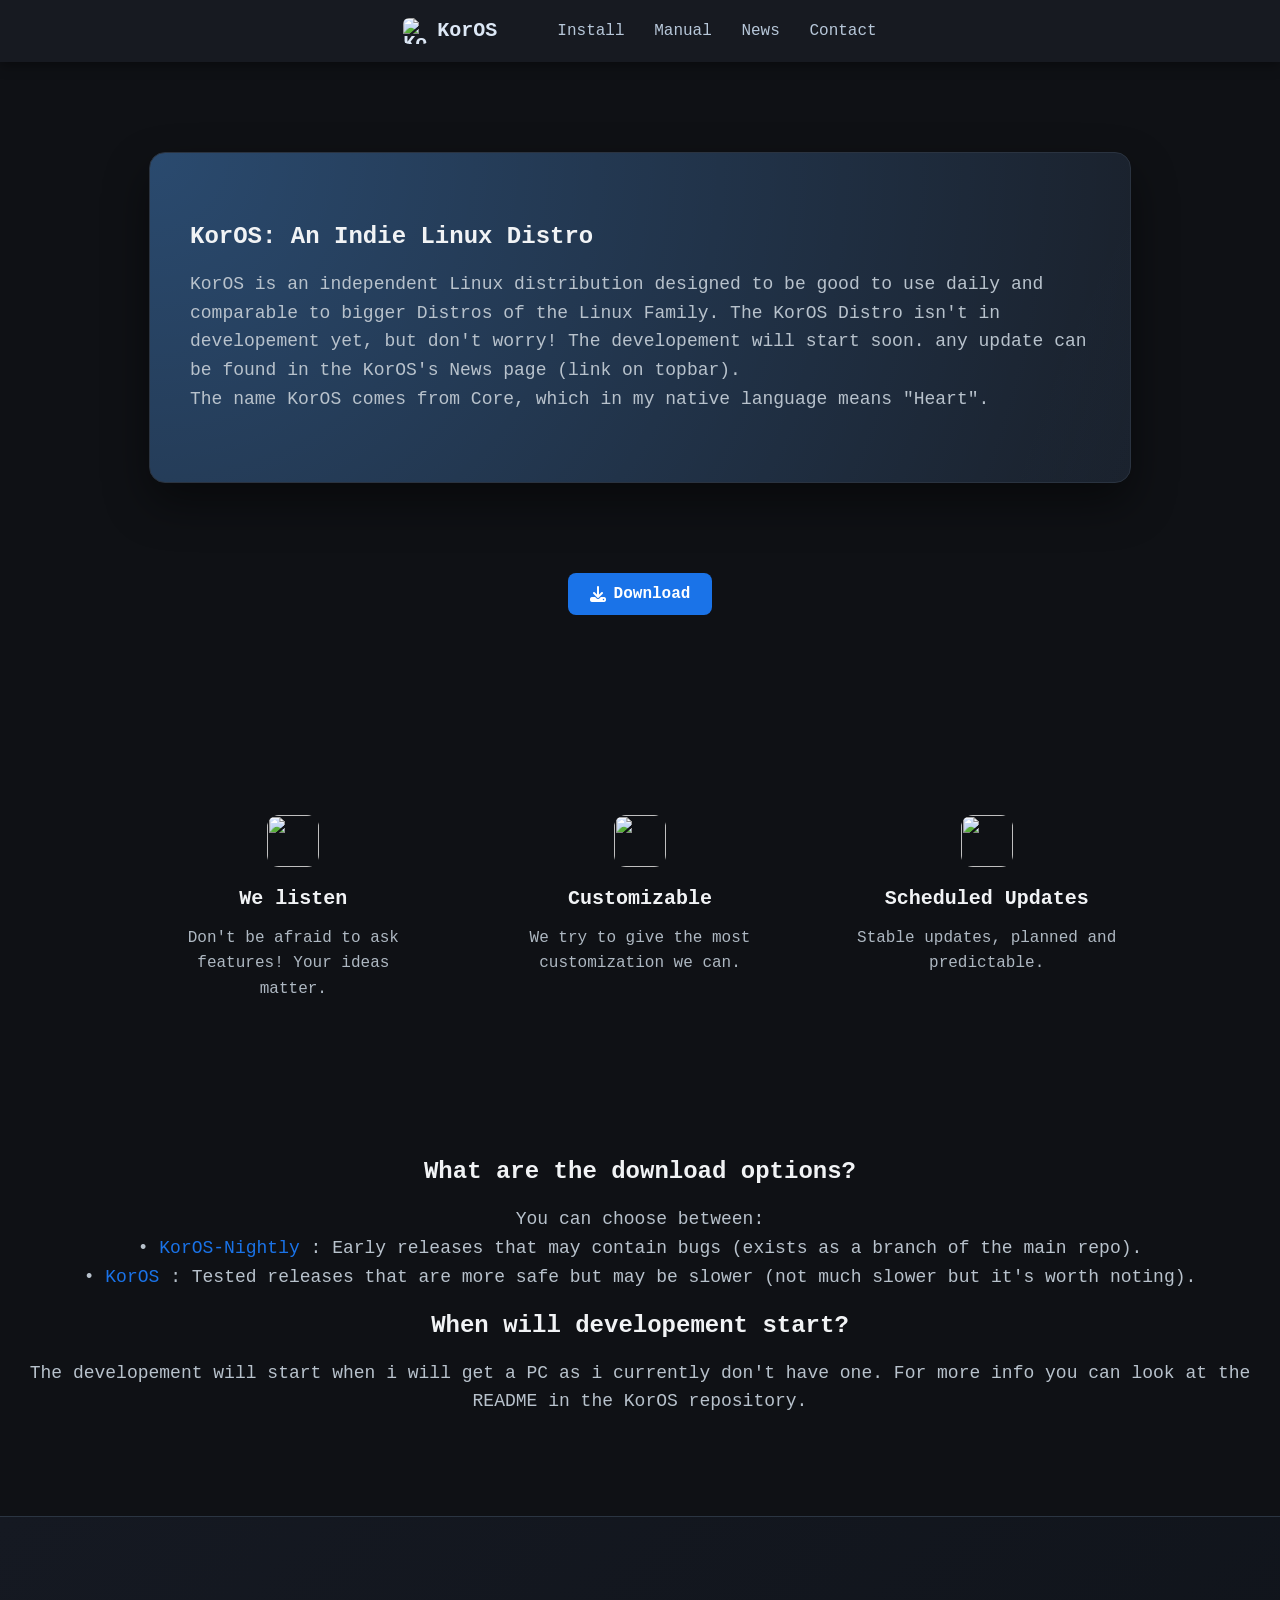
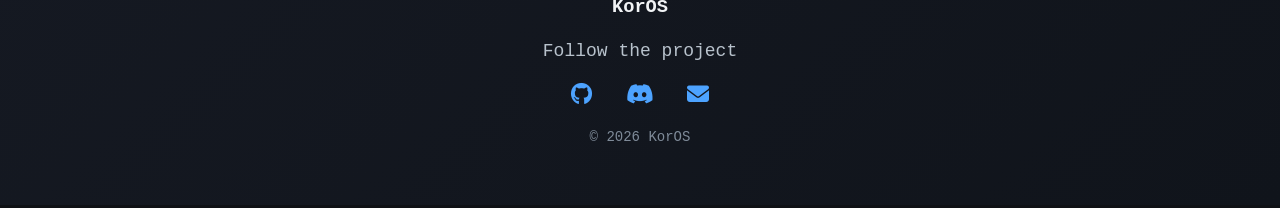
==== index.html @ 45e655fb "." ====
<!DOCTYPE html>
<html>
<head>
  <meta name="viewport" content="width=device-width, initial-scale=1.0">
  <meta name="description" content="KorOS is an independent Linux Distribution designed for daily use, offering stability, customization, and a user-focused experience.">
  <link rel="stylesheet" href="style.css">

  <!-- Icons (Font Awesome) -->
  <link rel="stylesheet" href="https://cdnjs.cloudflare.com/ajax/libs/font-awesome/6.5.0/css/all.min.css">
  <link rel="stylesheet" href="https://cdn.jsdelivr.net/npm/@fontsource/jetbrains-mono@5.0.20/index.min.css">

  <link rel="icon" type="image/png" href="icon.png">
  <title>KorOS - Linux-Based Operating System</title>
</head>

<body>

<header class="topbar">
  <div class="logo">
    <img src="icon.png" alt="KorOS logo">
    <span>KorOS</span>
  </div>

  <nav class="nav-links">
    <a href="https://Nixxy-lv.github.io/KorOS-Web/Install">Install</a>
    <a href="https://Nixxy-lv.github.io/KorOS-Web/Manual">Manual</a>
    <a href="https://Nixxy-lv.github.io/KorOS-Web/News">News</a>
    <a href="mailto:nixdev888@gmail.com">Contact</a>
  </nav>
</header>

<!-- HERO -->
<section class="hero fade">
  <div class="hero-card">
    <h1>KorOS: An Indie Linux Distro</h1>
    <p>
    KorOS is an independent Linux distribution designed to be good to use daily and comparable to bigger Distros of the Linux Family. The KorOS Distro isn't in developement yet, but don't worry! The developement will start soon. any update can be found in the KorOS's News page (link on topbar).<br>The name KorOS comes from Core, which in my native language means "Heart".
    </p>
  </div>
</section>

<!-- INSTALL REDIRECT -->
<div class="down-btn fade">
  <a href="https://Nixxy-lv.github.io/KorOS-Web/Install">
    <i class="fa-solid fa-download"></i>Download
  </a>
</div>

<!-- SCREENSHOT -->
<section class="fade">
  <div class="scrsht"></div>
</section>

<!-- FEATURES -->
<section class="features fade">
  <div class="feature-container">

    <div class="feature">
      <div class="icon"><img src="listen.jpg"></div>
      <h3>We listen</h3>
      <p>Don't be afraid to ask features! Your ideas matter.</p>
    </div>

    <div class="feature">
      <div class="icon"><img src="customization.png"></div>
      <h3>Customizable</h3>
      <p>We try to give the most customization we can.</p>
    </div>

    <div class="feature">
      <div class="icon"><img src="bestofworlds.jpg"></div>
      <h3>Scheduled Updates</h3>
      <p>Stable updates, planned and predictable.</p>
    </div>

  </div>
</section>

<!-- QUESTIONS -->
<section class="questions fade">
  <h2 align="center">What are the download options?</h2>
  <p align="center">You can choose between:<br>  • <span style="color: #1a73e8">KorOS-Nightly</span> : Early releases that may contain bugs (exists as a branch of the main repo).<br>  • <span style="color: #1a73e8">KorOS</span> : Tested releases that are more safe but may be slower (not much slower but it's worth noting).</p>

  <h2 align="center">When will developement start?</h2>
  <p align="center">The developement will start when i will get a PC as i currently don't have one. For more info you can look at the README in the KorOS repository.</p>
</section>

<!-- FOOTER -->
<footer class="footer fade">
  <div class="footer-content">
    <h3>KorOS</h3>
    <p>Follow the project</p>

    <div class="socials">
      <a href="https://github.com/Nixxy-lv/KorOS"><i class="fa-brands fa-github"></i></a>
      <a href="https://discord.gg/JJ9jdAQJpT"><i class="fa-brands fa-discord"></i></a>
      <a href="mailto:nixdev888@gmail.com"><i class="fa-solid fa-envelope"></i></a>
    </div>

    <div class="copy">
      © 2026 KorOS
    </div>
  </div>
</footer>

<!-- SCROLL FADE-->
<script>
const observer = new IntersectionObserver((entries) => {
  entries.forEach(entry => {
    if (entry.isIntersecting) {
      entry.target.classList.add("show");
    }
  });
});

document.querySelectorAll(".fade").forEach(el => observer.observe(el));
</script>

</body>
</html>
---- style.css ----
body {
  margin: 0;
  font-family: "JetBrains Mono", monospace, sans-serif;
  background-color: #0f1115;
  color: #f1f3f5;
}

/* TOP BAR */
.topbar {
  display: flex;
  justify-content: center;
  align-items: center;
  padding: 18px 40px;
  background-color: #171a21;
  box-shadow: 0 3px 12px rgba(0, 0, 0, 0.4);
  position: sticky;
  top: 0;
  z-index: 100;
  gap: 40px;
}

.logo {
  display: flex;
  align-items: center;
  gap: 8px;
  font-size: 20px;
  font-weight: bold;
  color: #dce7f5;
  line-height: 1;
}

.logo img {
  width: 26px;
  height: 26px;
  object-fit: contain;
  display: block;
  border-radius: 6px;
}

.nav-links a {
  color: #b7c7d9;
  text-decoration: none;
  margin-left: 20px;
  font-weight: 500;
}

.nav-links a:hover {
  color: #4da3ff;
}

/* HERO */
.hero {
  display: flex;
  justify-content: center;
  margin: 90px auto;
  padding: 0 20px;
}

.hero-card {
  max-width: 900px;
  padding: 50px 40px;
  border-radius: 16px;

  background:
    radial-gradient(circle at top left, rgba(77, 163, 255, 0.34), transparent 50%),
    radial-gradient(circle at bottom right, rgba(77, 163, 255, 0.16), transparent 60%),
    #181c24;

  background-size: 220% 220%;
  animation: heroGlow 16s ease-in-out infinite;

  border: 1px solid #2a3340;
  box-shadow: 0 20px 45px rgba(0, 0, 0, 0.45);

  position: relative;
  overflow: hidden;
}

/* GRADIENT EFFECT */
.hero-card > * {
  position: relative;
  z-index: 1;
}

@keyframes heroGlow {
  0% {
    background-position: 0% 50%;
  }

  25% {
    background-position: 100% 30%;
  }

  50% {
    background-position: 80% 100%;
  }

  75% {
    background-position: 20% 70%;
  }

  100% {
    background-position: 0% 50%;
  }
}

p {
  font-size: 18px;
  color: #b8c2cc;
  line-height: 1.6;
}

/* BUTTON */
.down-btn {
  display: flex;
  justify-content: center;
  margin: 40px 0 80px;
}

.down-btn a {
  background: #1a73e8;
  color: white;
  padding: 12px 22px;
  border-radius: 8px;
  text-decoration: none;
  font-weight: bold;
  transition: 0.2s;

  display: flex;
  align-items: center;
  gap: 8px;
}

.down-btn a:hover {
  background: #155fc0;
  transform: translateY(-2px);
}

/* FEATURES */
.features {
  padding: 100px 20px;
}

.feature-container {
  max-width: 1000px;
  margin: 0 auto;
  display: grid;
  grid-template-columns: repeat(3, 1fr);
  gap: 40px;
  text-align: center;
}

.feature {
  padding: 20px;
}

.icon img {
  width: 52px;
  height: 52px;
  object-fit: contain;
  display: block;
  margin: 0 auto 15px;
  border-radius: 12px;
}

.feature h3 {
  font-size: 20px;
  margin-bottom: 10px;
  color: #f1f3f5;
}

.feature p {
  font-size: 16px;
  color: #aeb8c2;
}

/* FOOTER */
.footer {
  background: linear-gradient(135deg, #151922, #10141b);
  border-top: 1px solid #2b3542;
  padding: 60px 20px;
  margin-top: 100px;
}

.footer-content {
  text-align: center;
}

.socials a {
  margin: 0 12px;
  font-size: 22px;
  color: #4da3ff;
  transition: 0.2s;
}

.socials a:hover {
  color: #82c3ff;
}

.copy {
  margin-top: 20px;
  font-size: 14px;
  color: #7f8b99;
}

/* SCROLL FADE */
.fade {
  opacity: 0;
  transform: translateY(30px);
  transition: all 0.6s ease;
}

.fade.show {
  opacity: 1;
  transform: translateY(0);
}

/* MOBILE */
@media (max-width: 768px) {
  .feature-container {
    grid-template-columns: 1fr;
  }

  h1 {
    font-size: 32px;
  }
  hero-card {
        animation: none;
  }
}
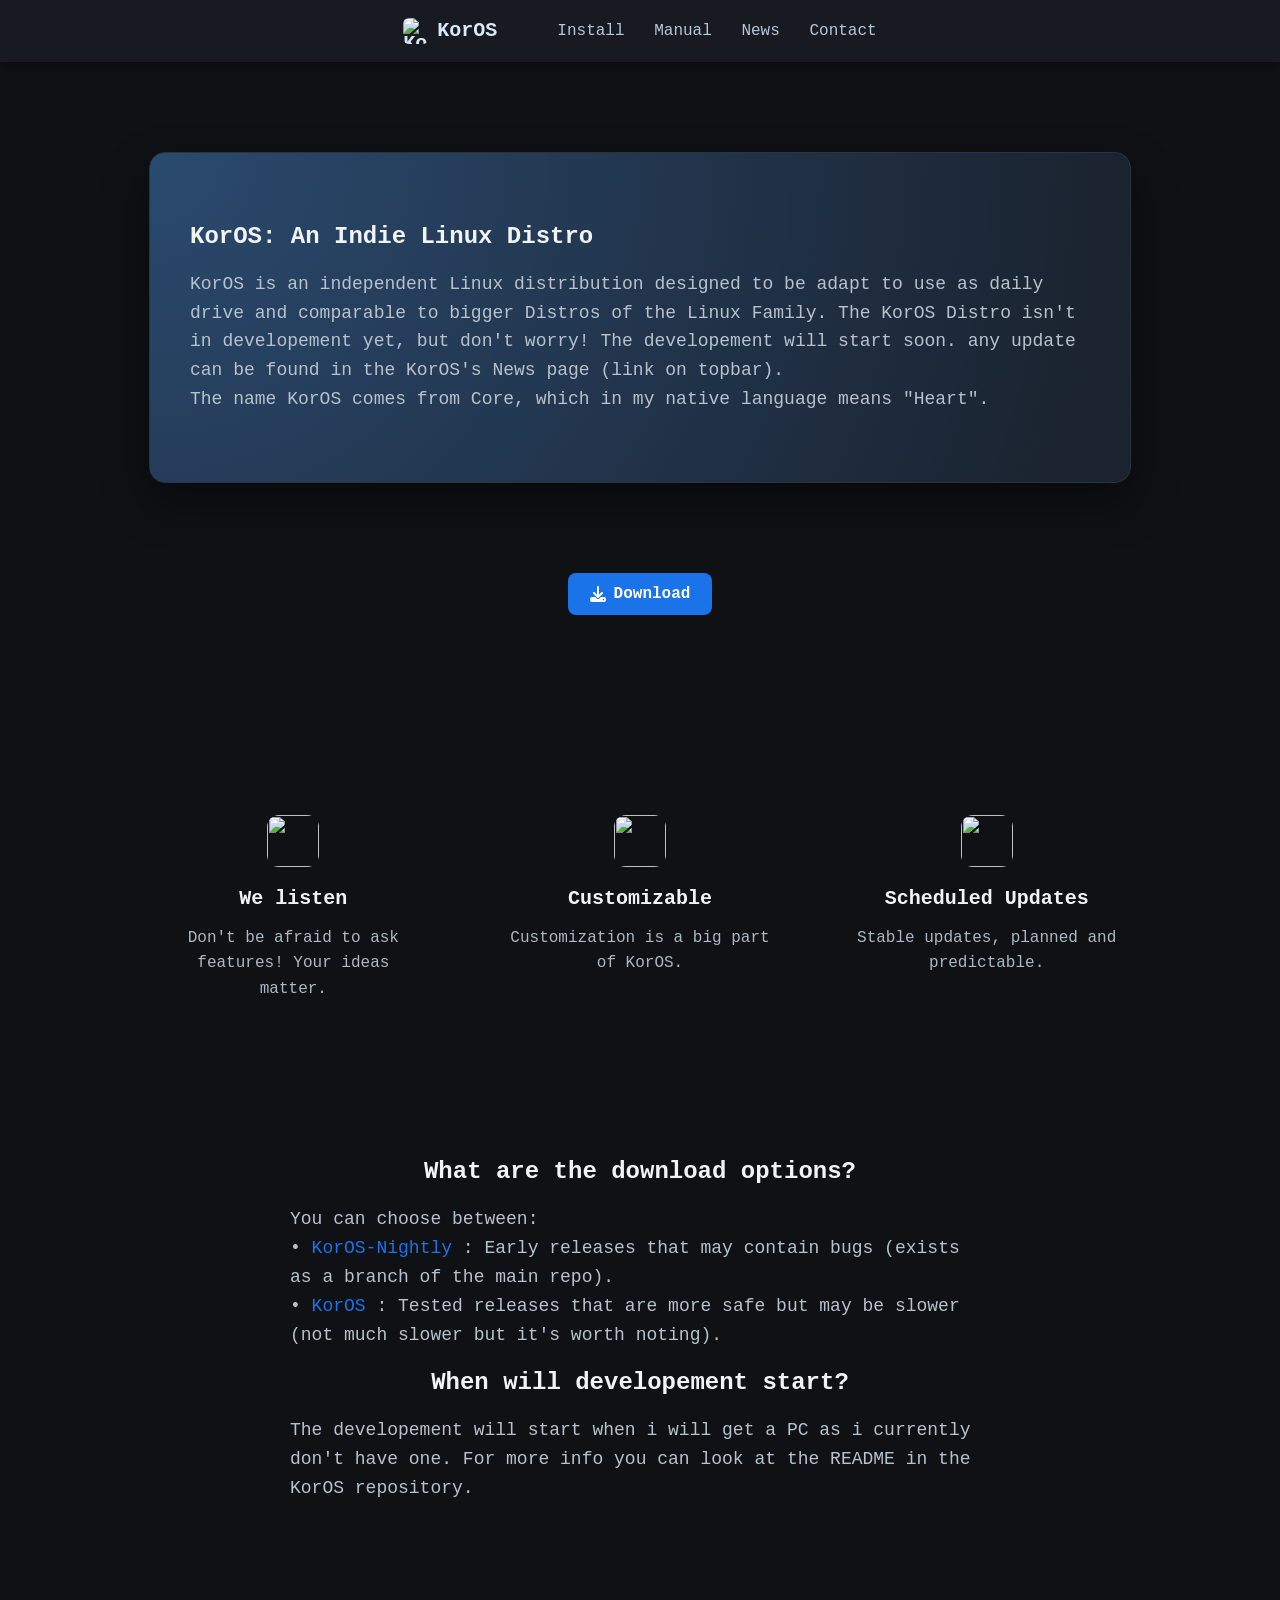
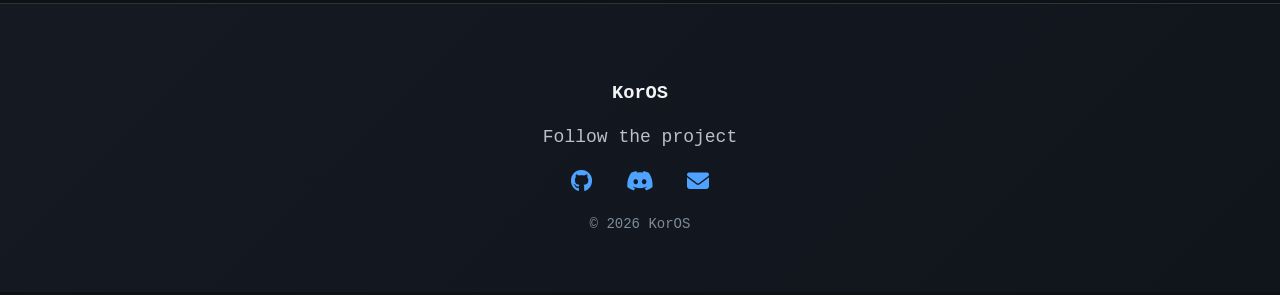
==== commit 235bd935: "." ====
--- a/index.html
+++ b/index.html
@@ -34,7 +34,7 @@
   <div class="hero-card">
     <h1>KorOS: An Indie Linux Distro</h1>
     <p>
-    KorOS is an independent Linux distribution designed to be good to use daily and comparable to bigger Distros of the Linux Family. The KorOS Distro isn't in developement yet, but don't worry! The developement will start soon. any update can be found in the KorOS's News page (link on topbar).<br>The name KorOS comes from Core, which in my native language means "Heart".
+    KorOS is an independent Linux distribution designed to be adapt to use as daily drive and comparable to bigger Distros of the Linux Family. The KorOS Distro isn't in developement yet, but don't worry! The developement will start soon. any update can be found in the KorOS's News page (link on topbar).<br>The name KorOS comes from Core, which in my native language means "Heart".
     </p>
   </div>
 </section>
@@ -64,7 +64,7 @@
     <div class="feature">
       <div class="icon"><img src="customization.png"></div>
       <h3>Customizable</h3>
-      <p>We try to give the most customization we can.</p>
+      <p>Customization is a big part of KorOS.</p>
     </div>
 
     <div class="feature">
--- a/style.css
+++ b/style.css
@@ -174,6 +174,12 @@
   color: #aeb8c2;
 }
 
+.questions p {
+  text-align: left;
+  max-width: 700px;
+  margin: 0 auto;
+}
+
 /* FOOTER */
 .footer {
   background: linear-gradient(135deg, #151922, #10141b);
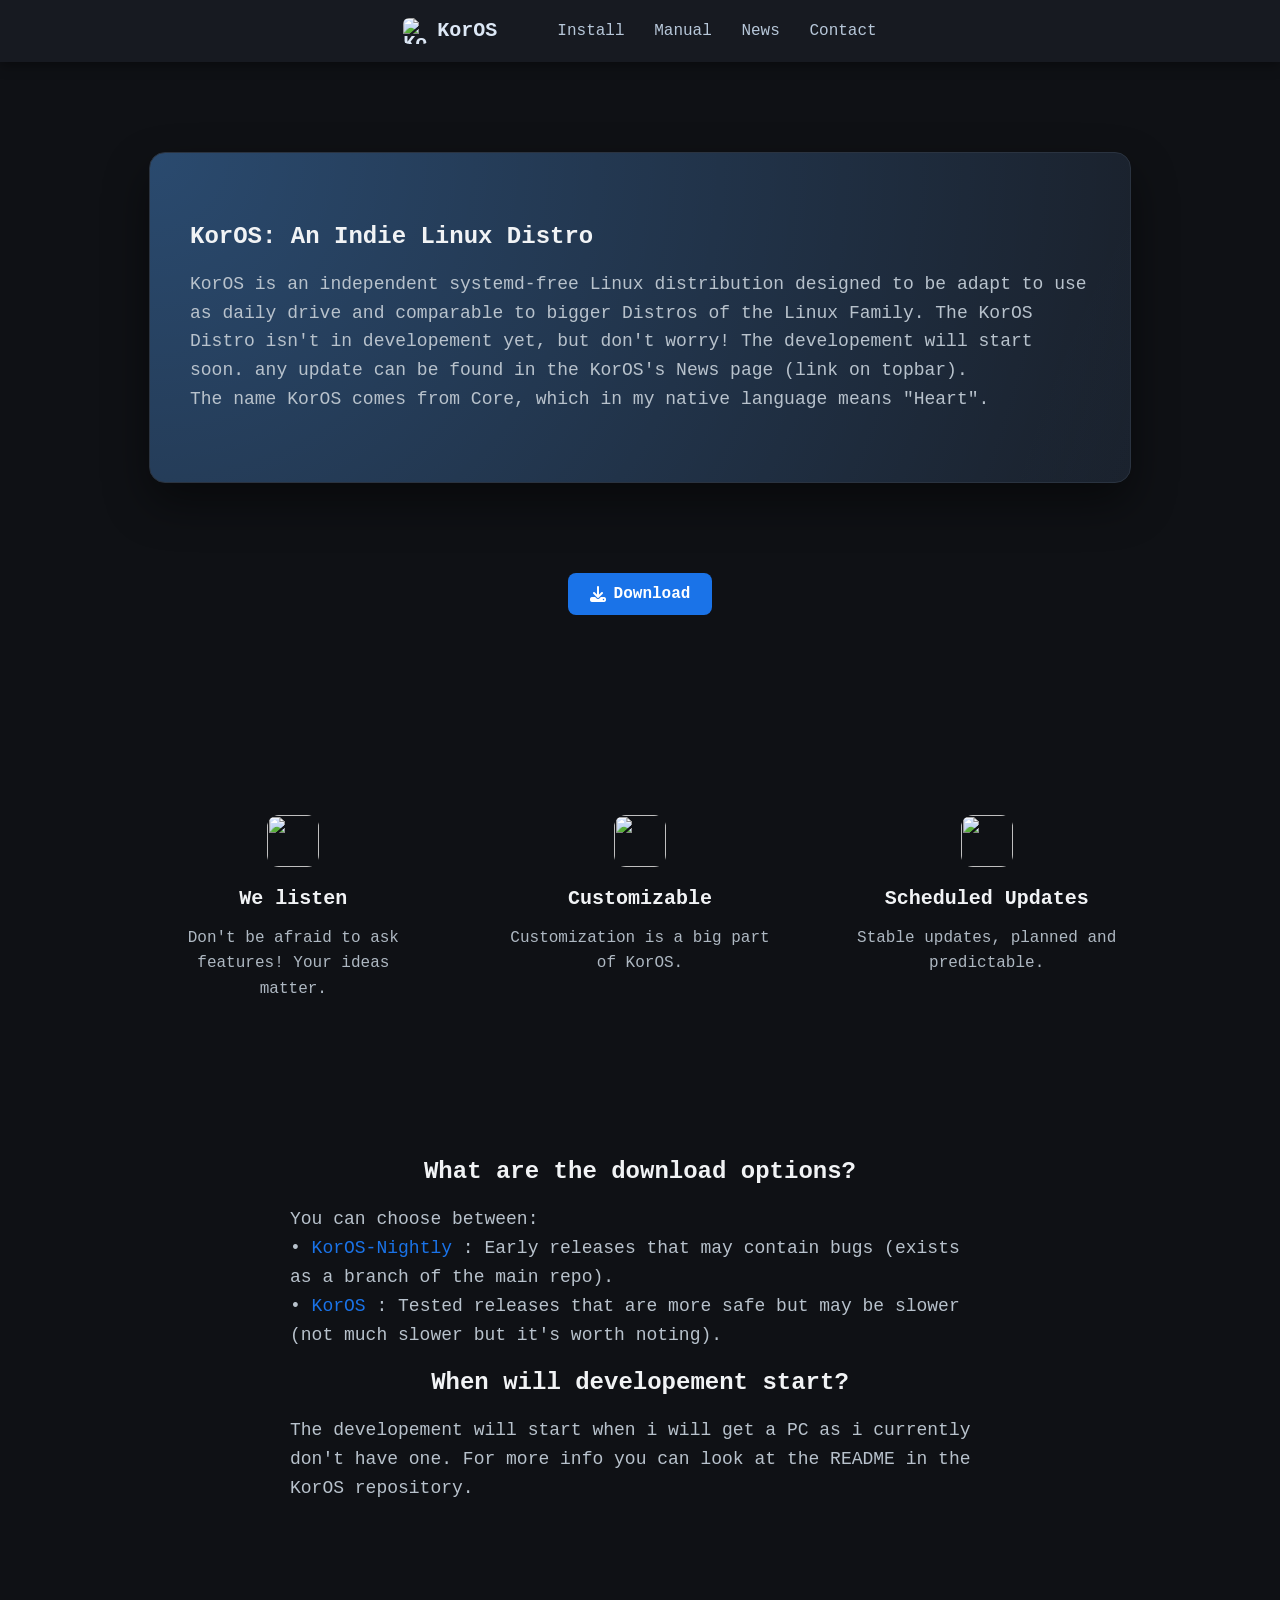
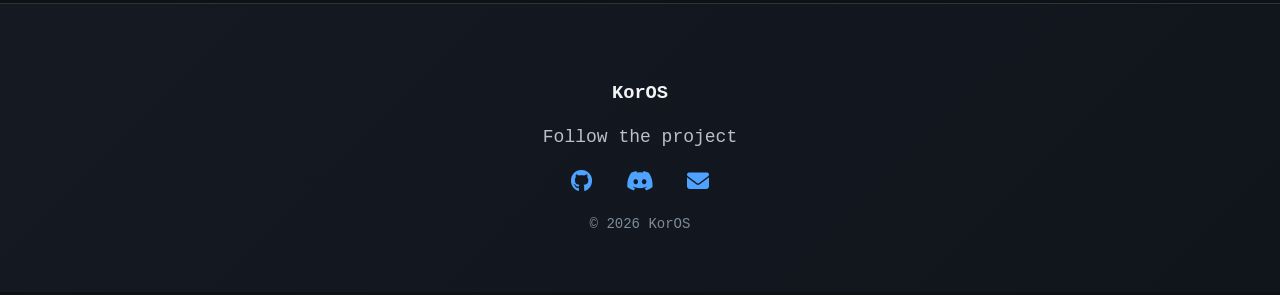
==== commit 80109c5d: "." ====
--- a/index.html
+++ b/index.html
@@ -22,9 +22,9 @@
   </div>
 
   <nav class="nav-links">
-    <a href="https://Nixxy-lv.github.io/KorOS-Web/Install">Install</a>
-    <a href="https://Nixxy-lv.github.io/KorOS-Web/Manual">Manual</a>
-    <a href="https://Nixxy-lv.github.io/KorOS-Web/News">News</a>
+    <a href="https://Nixxy-lv.github.io/KorWeb/Install">Install</a>
+    <a href="https://Nixxy-lv.github.io/KorWeb/Manual">Manual</a>
+    <a href="https://Nixxy-lv.github.io/KorWeb/News">News</a>
     <a href="mailto:nixdev888@gmail.com">Contact</a>
   </nav>
 </header>
@@ -34,14 +34,14 @@
   <div class="hero-card">
     <h1>KorOS: An Indie Linux Distro</h1>
     <p>
-    KorOS is an independent Linux distribution designed to be adapt to use as daily drive and comparable to bigger Distros of the Linux Family. The KorOS Distro isn't in developement yet, but don't worry! The developement will start soon. any update can be found in the KorOS's News page (link on topbar).<br>The name KorOS comes from Core, which in my native language means "Heart".
+    KorOS is an independent systemd-free Linux distribution designed to be adapt to use as daily drive and comparable to bigger Distros of the Linux Family. The KorOS Distro isn't in developement yet, but don't worry! The developement will start soon. any update can be found in the KorOS's News page (link on topbar).<br>The name KorOS comes from Core, which in my native language means "Heart".
     </p>
   </div>
 </section>
 
 <!-- INSTALL REDIRECT -->
 <div class="down-btn fade">
-  <a href="https://Nixxy-lv.github.io/KorOS-Web/Install">
+  <a href="https://Nixxy-lv.github.io/KorWeb/Install">
     <i class="fa-solid fa-download"></i>Download
   </a>
 </div>
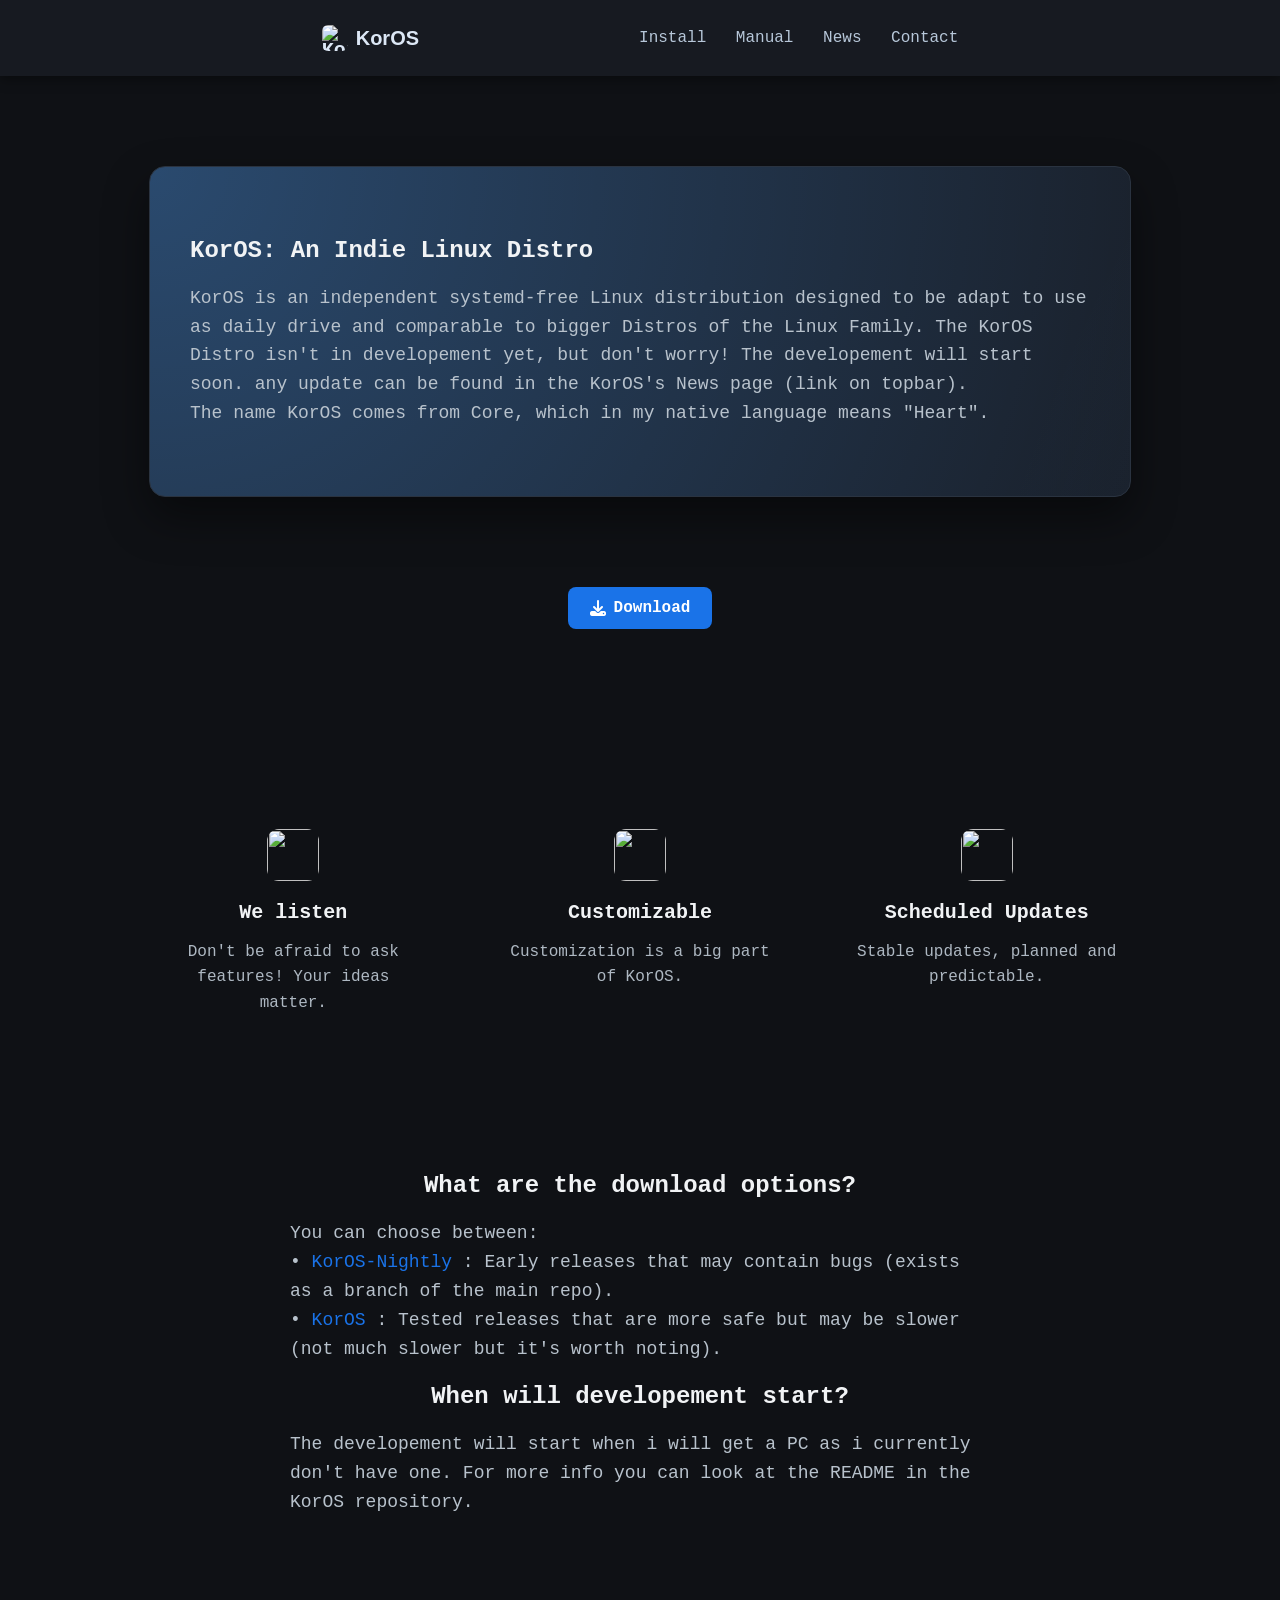
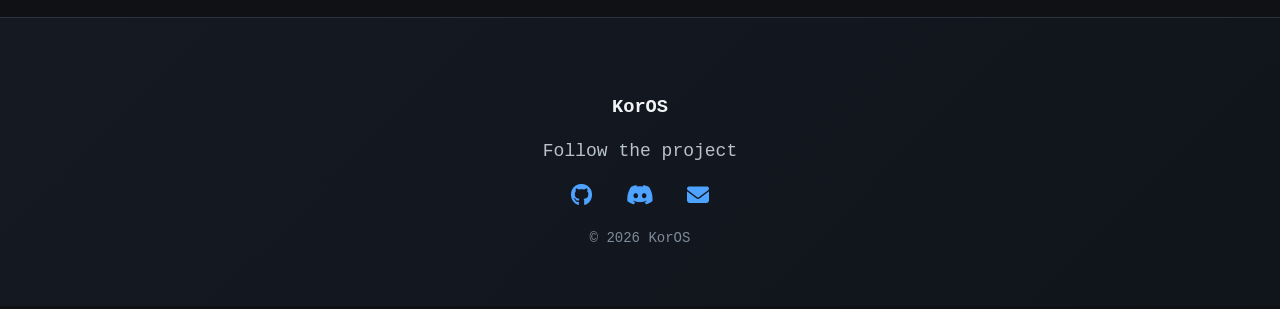
==== commit 204c04aa: "Fixed Font bug" ====
--- a/index.html
+++ b/index.html
@@ -8,6 +8,7 @@
   <!-- Icons (Font Awesome) -->
   <link rel="stylesheet" href="https://cdnjs.cloudflare.com/ajax/libs/font-awesome/6.5.0/css/all.min.css">
   <link rel="stylesheet" href="https://cdn.jsdelivr.net/npm/@fontsource/jetbrains-mono@5.0.20/index.min.css">
+  <link rel="stylesheet" href="https://cdn.jsdelivr.net/npm/@fontsource-variable/fraunces@5.2.9/index.css">
 
   <link rel="icon" type="image/png" href="icon.png">
   <title>KorOS - Linux-Based Operating System</title>
--- a/style.css
+++ b/style.css
@@ -10,13 +10,13 @@
   display: flex;
   justify-content: center;
   align-items: center;
-  padding: 18px 40px;
+  padding: 25px 40px;
   background-color: #171a21;
   box-shadow: 0 3px 12px rgba(0, 0, 0, 0.4);
   position: sticky;
   top: 0;
   z-index: 100;
-  gap: 40px;
+  gap: 200px;
 }
 
 .logo {
@@ -35,6 +35,10 @@
   object-fit: contain;
   display: block;
   border-radius: 6px;
+}
+
+.logo span {
+  font-family: "Fraunces", "JetBrains Mono", sans-serif;
 }
 
 .nav-links a {
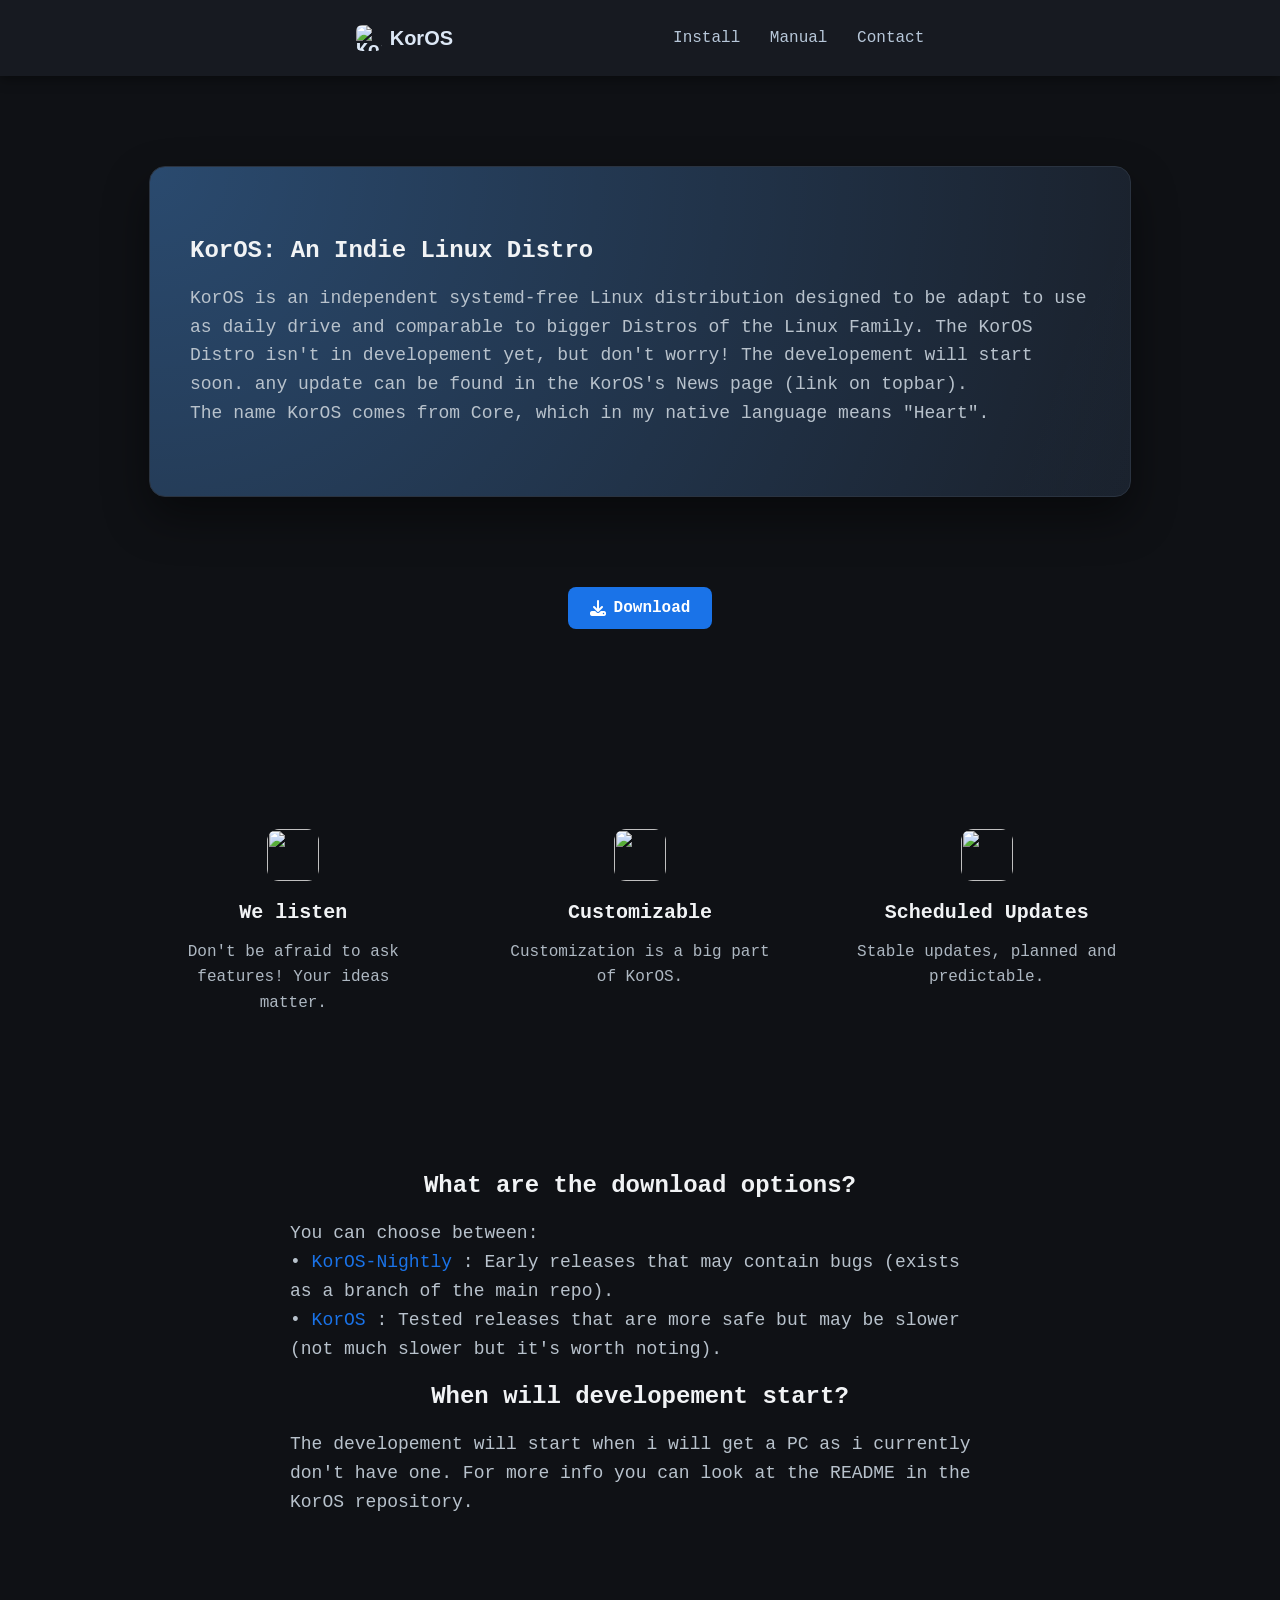
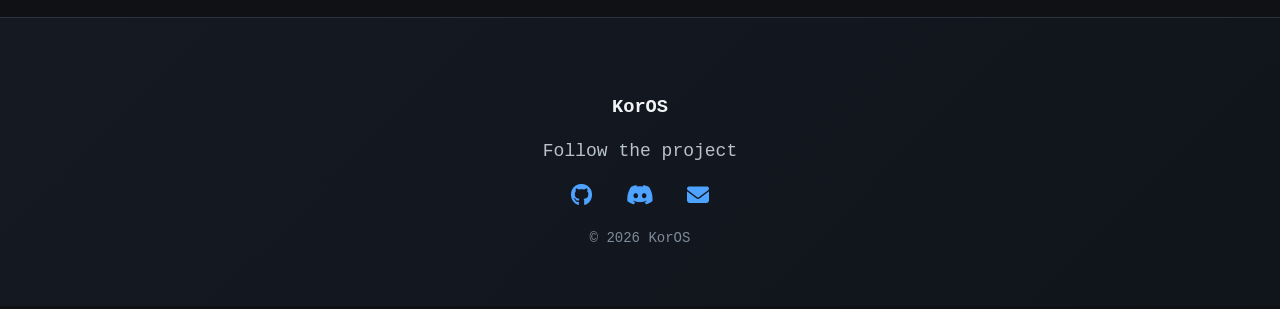
==== commit 5a4a86b4: "Fixed font" ====
--- a/index.html
+++ b/index.html
@@ -25,7 +25,7 @@
   <nav class="nav-links">
     <a href="https://Nixxy-lv.github.io/KorWeb/Install">Install</a>
     <a href="https://Nixxy-lv.github.io/KorWeb/Manual">Manual</a>
-    <a href="https://Nixxy-lv.github.io/KorWeb/News">News</a>
+    <!--<a href="https://Nixxy-lv.github.io/KorWeb/News">News</a>-->
     <a href="mailto:nixdev888@gmail.com">Contact</a>
   </nav>
 </header>
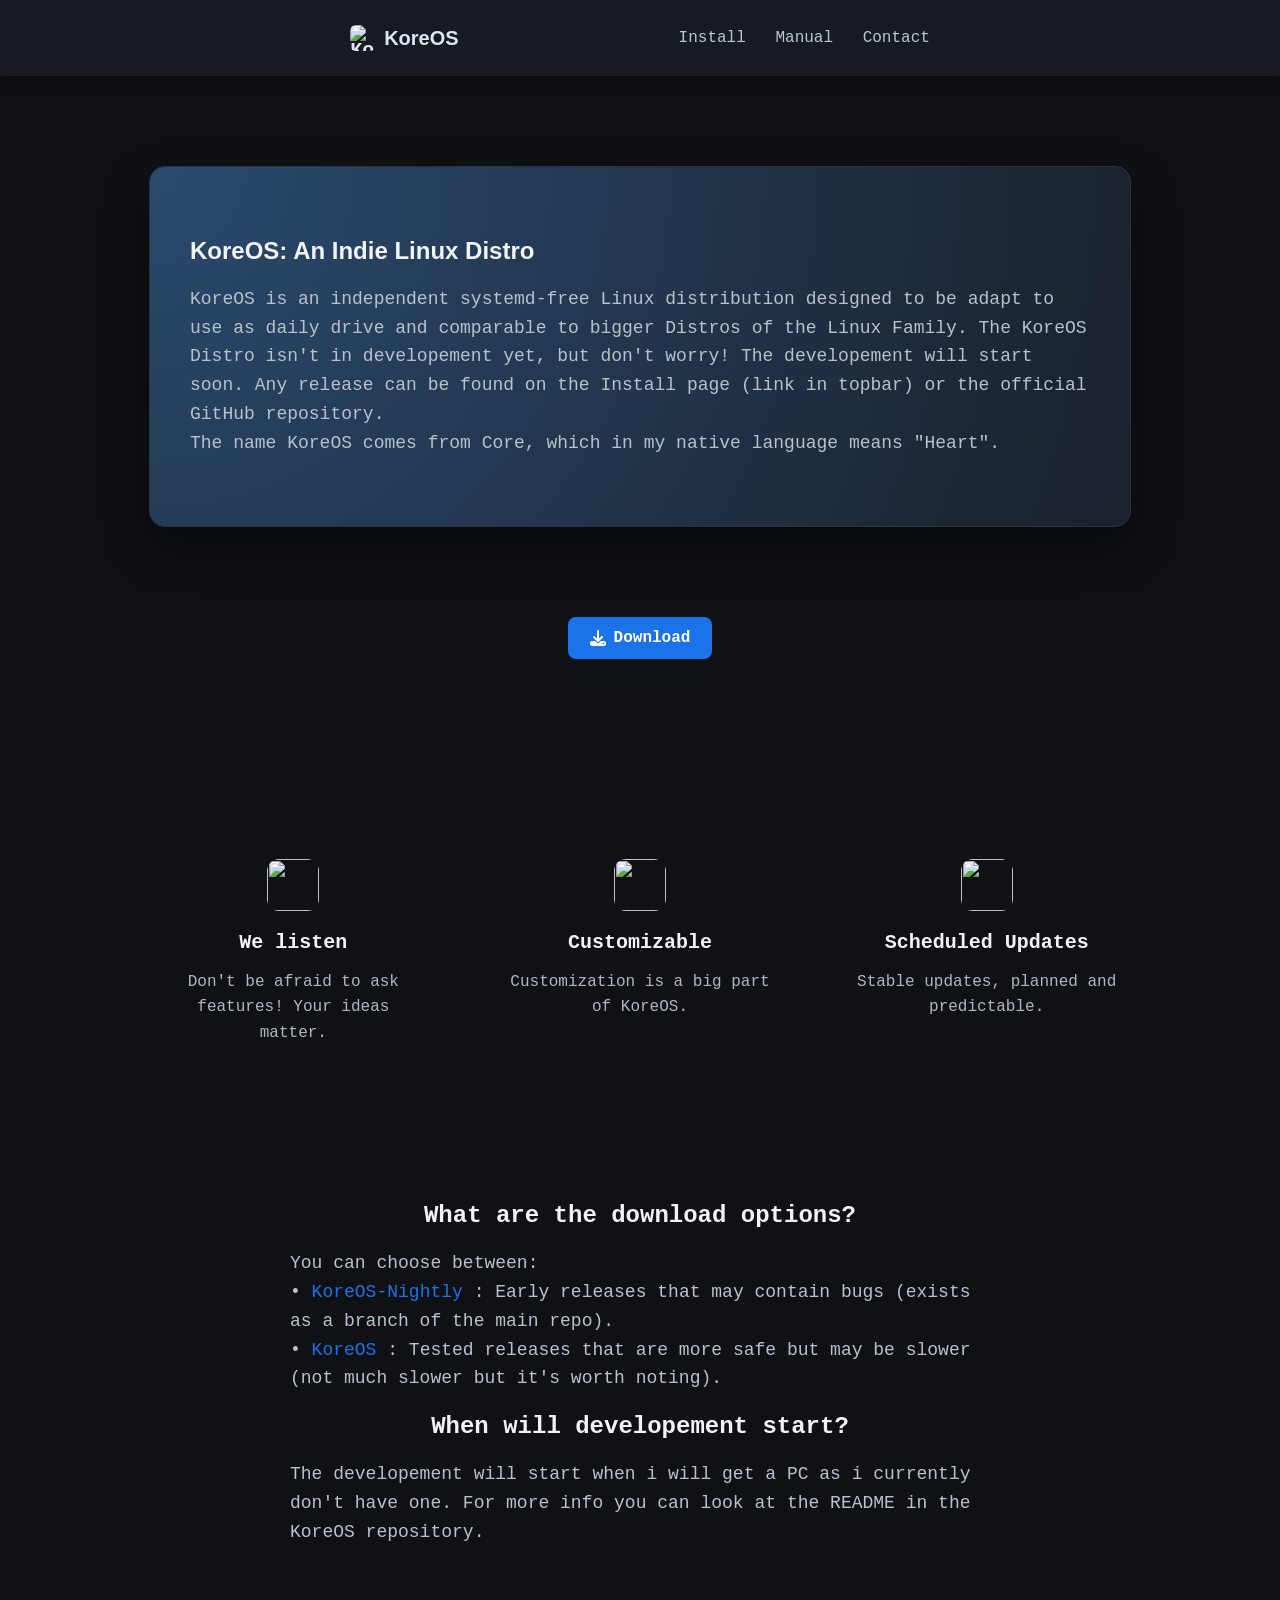
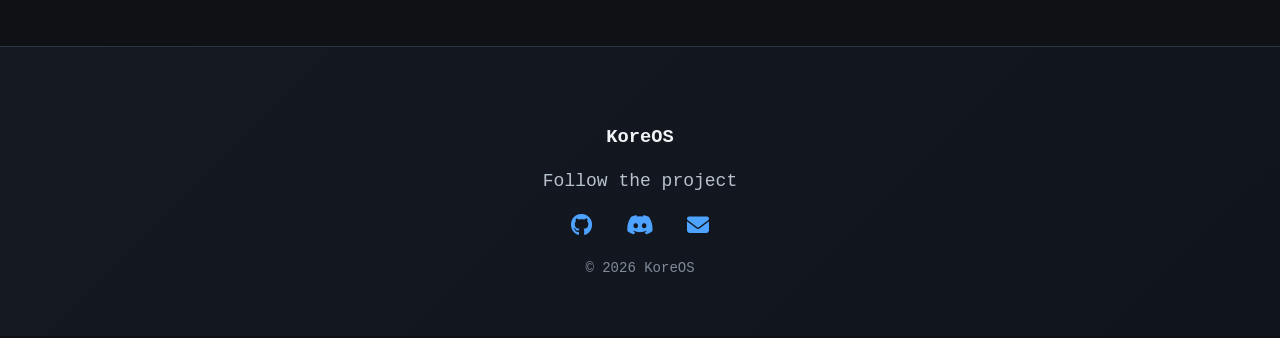
==== commit 2ba092b7: "Renamed all KorOS to KoreOS here too" ====
--- a/index.html
+++ b/index.html
@@ -2,24 +2,24 @@
 <html>
 <head>
   <meta name="viewport" content="width=device-width, initial-scale=1.0">
-  <meta name="description" content="KorOS is an independent Linux Distribution designed for daily use, offering stability, customization, and a user-focused experience.">
+  <meta name="description" content="KoreOS is an independent Linux Distribution designed for daily use, offering stability, customization, and a user-focused experience.">
   <link rel="stylesheet" href="style.css">
 
   <!-- Icons (Font Awesome) -->
   <link rel="stylesheet" href="https://cdnjs.cloudflare.com/ajax/libs/font-awesome/6.5.0/css/all.min.css">
   <link rel="stylesheet" href="https://cdn.jsdelivr.net/npm/@fontsource/jetbrains-mono@5.0.20/index.min.css">
-  <link rel="stylesheet" href="https://cdn.jsdelivr.net/npm/@fontsource-variable/fraunces@5.2.9/index.css">
+  <link rel="stylesheet" href="https://cdn.jsdelivr.net/npm/@fontsource/fraunces@5.2.9/index.css">
 
   <link rel="icon" type="image/png" href="icon.png">
-  <title>KorOS - Linux-Based Operating System</title>
+  <title>KoreOS - Linux-Based Operating System</title>
 </head>
 
 <body>
 
 <header class="topbar">
   <div class="logo">
-    <img src="icon.png" alt="KorOS logo">
-    <span>KorOS</span>
+    <img src="icon.png" alt="KoreOS logo">
+    <span>KoreOS</span>
   </div>
 
   <nav class="nav-links">
@@ -33,9 +33,9 @@
 <!-- HERO -->
 <section class="hero fade">
   <div class="hero-card">
-    <h1>KorOS: An Indie Linux Distro</h1>
+    <h1>KoreOS: An Indie Linux Distro</h1> <!-- BUG: Font won't apply and isn't computed -->
     <p>
-    KorOS is an independent systemd-free Linux distribution designed to be adapt to use as daily drive and comparable to bigger Distros of the Linux Family. The KorOS Distro isn't in developement yet, but don't worry! The developement will start soon. any update can be found in the KorOS's News page (link on topbar).<br>The name KorOS comes from Core, which in my native language means "Heart".
+    KoreOS is an independent systemd-free Linux distribution designed to be adapt to use as daily drive and comparable to bigger Distros of the Linux Family. The KoreOS Distro isn't in developement yet, but don't worry! The developement will start soon. Any release can be found on the Install page (link in topbar) or the official GitHub repository.<br>The name KoreOS comes from Core, which in my native language means "Heart".
     </p>
   </div>
 </section>
@@ -65,7 +65,7 @@
     <div class="feature">
       <div class="icon"><img src="customization.png"></div>
       <h3>Customizable</h3>
-      <p>Customization is a big part of KorOS.</p>
+      <p>Customization is a big part of KoreOS.</p>
     </div>
 
     <div class="feature">
@@ -80,26 +80,26 @@
 <!-- QUESTIONS -->
 <section class="questions fade">
   <h2 align="center">What are the download options?</h2>
-  <p align="center">You can choose between:<br>  • <span style="color: #1a73e8">KorOS-Nightly</span> : Early releases that may contain bugs (exists as a branch of the main repo).<br>  • <span style="color: #1a73e8">KorOS</span> : Tested releases that are more safe but may be slower (not much slower but it's worth noting).</p>
+  <p align="center">You can choose between:<br>  • <span style="color: #1a73e8">KoreOS-Nightly</span> : Early releases that may contain bugs (exists as a branch of the main repo).<br>  • <span style="color: #1a73e8">KoreOS</span> : Tested releases that are more safe but may be slower (not much slower but it's worth noting).</p>
 
   <h2 align="center">When will developement start?</h2>
-  <p align="center">The developement will start when i will get a PC as i currently don't have one. For more info you can look at the README in the KorOS repository.</p>
+  <p align="center">The developement will start when i will get a PC as i currently don't have one. For more info you can look at the README in the KoreOS repository.</p>
 </section>
 
 <!-- FOOTER -->
 <footer class="footer fade">
   <div class="footer-content">
-    <h3>KorOS</h3>
+    <h3>KoreOS</h3>
     <p>Follow the project</p>
 
     <div class="socials">
-      <a href="https://github.com/Nixxy-lv/KorOS"><i class="fa-brands fa-github"></i></a>
+      <a href="https://github.com/Nixxy-lv/KoreOS"><i class="fa-brands fa-github"></i></a>
       <a href="https://discord.gg/JJ9jdAQJpT"><i class="fa-brands fa-discord"></i></a>
       <a href="mailto:nixdev888@gmail.com"><i class="fa-solid fa-envelope"></i></a>
     </div>
 
     <div class="copy">
-      © 2026 KorOS
+      © 2026 KoreOS
     </div>
   </div>
 </footer>
--- a/style.css
+++ b/style.css
@@ -80,6 +80,10 @@
   overflow: hidden;
 }
 
+.hero-card h1 {
+  font-family: "Fraunces", "JetBrains Mono", sans-serif;
+}
+
 /* GRADIENT EFFECT */
 .hero-card > * {
   position: relative;
